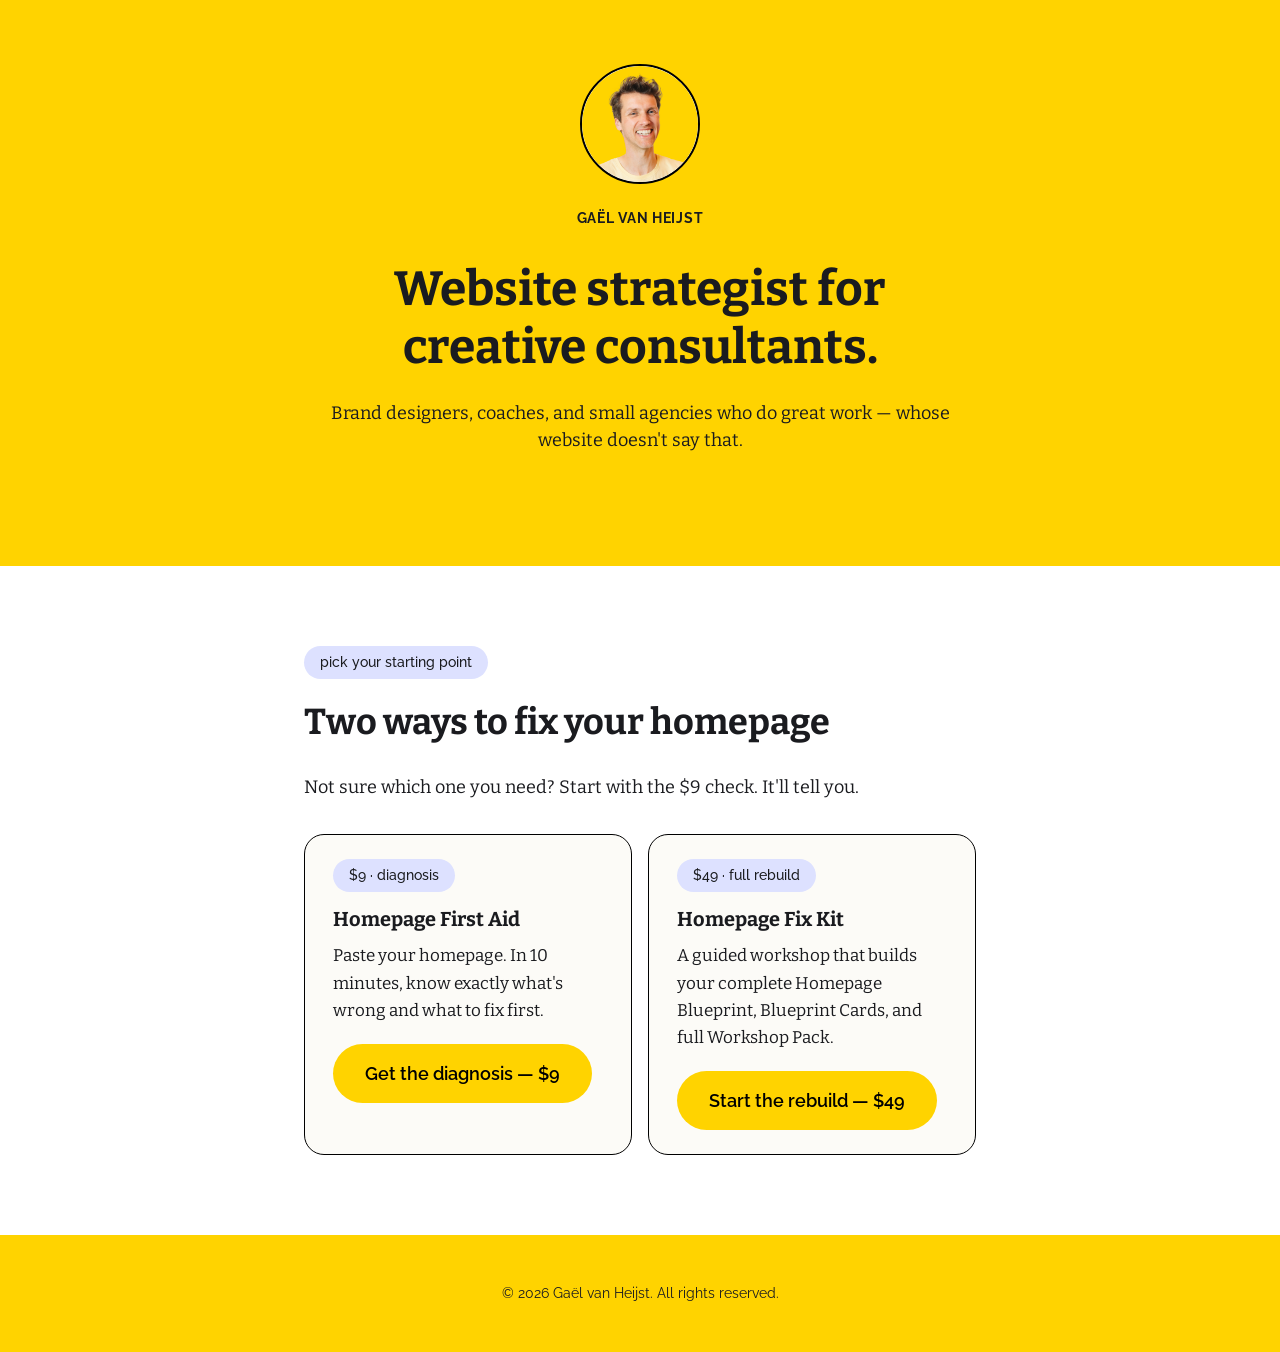
==== index.html @ f4752870 "Add a hub homepage linking to both products index.html is now a compact profile + two product tiles " ====
<!DOCTYPE html>
<html lang="en">
<head>
  <meta charset="UTF-8" />
  <meta name="viewport" content="width=device-width, initial-scale=1.0" />
  <title>Gaël van Heijst | Website strategist</title>
  <meta
    name="description"
    content="Website strategist for creative consultants. Two ways to fix your homepage: a $9 diagnosis or the $49 full rebuild."
  />
  <link rel="preconnect" href="https://fonts.googleapis.com" />
  <link rel="preconnect" href="https://fonts.gstatic.com" crossorigin />
  <link
    href="https://fonts.googleapis.com/css2?family=Bitter:ital,wght@0,400;0,700;1,400&family=Raleway:wght@400;500;600;700&family=Caveat:wght@500;600;700&display=swap"
    rel="stylesheet"
  />
  <link rel="stylesheet" href="css/styles.css" />
</head>
<body>

  <!-- SECTION 1: PROFILE -->
  <section class="hero bg-yellow">
    <div class="container">
      <img src="images/founder.png" alt="Gaël van Heijst" class="founder-photo" />
      <div class="brand">Gaël van Heijst</div>
      <h1>Website strategist for creative consultants.</h1>
      <p class="subheadline">
        Brand designers, coaches, and small agencies who do great work —
        whose website doesn't say that.
      </p>
    </div>
  </section>

  <!-- SECTION 2: TWO PRODUCTS -->
  <section>
    <div class="container">
      <div class="section-label">pick your starting point</div>
      <h2>Two ways to fix your homepage</h2>
      <p class="body-text">
        Not sure which one you need? Start with the $9 check. It'll tell
        you.
      </p>

      <div class="two-ways-grid">
        <a href="first-aid.html" class="shift-col" style="display:block; text-decoration:none; color:inherit;">
          <div class="section-label">$9 · diagnosis</div>
          <div class="card-title">Homepage First Aid</div>
          <p style="margin:0 0 20px 0; font-size: 1.0625rem; line-height: 1.6;">
            Paste your homepage. In 10 minutes, know exactly what's wrong
            and what to fix first.
          </p>
          <span class="cta-button">Get the diagnosis — $9</span>
        </a>
        <a href="fix-kit.html" class="shift-col" style="display:block; text-decoration:none; color:inherit;">
          <div class="section-label">$49 · full rebuild</div>
          <div class="card-title">Homepage Fix Kit</div>
          <p style="margin:0 0 20px 0; font-size: 1.0625rem; line-height: 1.6;">
            A guided workshop that builds your complete Homepage Blueprint,
            Blueprint Cards, and full Workshop Pack.
          </p>
          <span class="cta-button">Start the rebuild — $49</span>
        </a>
      </div>
    </div>
  </section>

  <footer>
    <div class="container">
      <p>&copy; <span id="year"></span> Gaël van Heijst. All rights reserved.</p>
    </div>
  </footer>

  <script>
    document.getElementById("year").textContent = new Date().getFullYear();
  </script>
</body>
</html>
---- css/styles.css ----
/* ==========================================================================
   Homepage Fix Kit — sales page
   Plain CSS, no build step. Mirrors the Tailwind-style spec in prose.
   ========================================================================== */

:root {
  --color-bg: #ffffff;
  --color-cream: #fcfbf7;
  --color-text: #1a1b1f;
  --color-gray-400: #9ca3af;
  --color-gray-500: #6b7280;
  --color-gray-800: #1f2937;
  --color-light-gray-bg: #f8f8f8;
  --color-black: #000000;
  --color-yellow: #ffd300;
  --color-lavender: #dde1ff;
  --content-max-width: 720px;
  --section-padding-y: 80px; /* py-20 */
  --paragraph-gap: 24px; /* mb-6 */
  --font-heading: Bitter, Georgia, serif;
  --font-body: Bitter, Georgia, serif;
  --font-ui: Raleway, -apple-system, BlinkMacSystemFont, "Segoe UI", sans-serif;
  --font-quote: Caveat, cursive;
}

* {
  box-sizing: border-box;
}

html {
  -webkit-font-smoothing: antialiased;
}

body {
  margin: 0;
  background: var(--color-bg);
  color: var(--color-text);
  font-family: var(--font-body);
  font-size: 16px;
  line-height: 1.5;
}

.bg-yellow {
  background: var(--color-yellow);
}

.bg-cream {
  background: var(--color-cream);
}

.bg-gray {
  background: var(--color-light-gray-bg);
}

.bg-black {
  background: var(--color-black);
  color: #ffffff;
}

.bg-black .section-label {
  background: #ffffff;
  color: var(--color-text);
}

.bg-black .trust-line,
.bg-black .product-desc {
  color: #b7b7b7;
}

img {
  max-width: 100%;
  display: block;
}

.container {
  max-width: var(--content-max-width);
  margin: 0 auto;
  padding: 0 24px;
}

section {
  padding-top: var(--section-padding-y);
  padding-bottom: var(--section-padding-y);
}

p {
  margin: 0 0 var(--paragraph-gap) 0;
}

p:last-child {
  margin-bottom: 0;
}

/* Section label, e.g. "how it started" — styled as a lavender eyebrow pill */
.section-label {
  display: inline-block;
  font-family: var(--font-ui);
  font-size: 0.875rem; /* text-sm */
  color: var(--color-text);
  background: var(--color-lavender);
  padding: 6px 16px;
  border-radius: 999px;
  margin-bottom: 16px; /* mb-4 */
  font-weight: 500;
}

/* Headings */
h1 {
  font-family: var(--font-heading);
  font-size: 2.25rem; /* text-4xl */
  font-weight: 700;
  line-height: 1.2;
  margin: 0 0 var(--paragraph-gap) 0;
}

h2 {
  font-family: var(--font-heading);
  font-size: 1.875rem; /* text-3xl */
  font-weight: 700;
  margin: 0 0 var(--paragraph-gap) 0;
}

@media (min-width: 768px) {
  h1 {
    font-size: 3rem; /* md:text-5xl */
  }
  h2 {
    font-size: 2.25rem; /* md:text-4xl */
  }
}

.body-text {
  font-size: 1.125rem; /* text-lg */
  line-height: 1.625; /* leading-relaxed */
}

blockquote {
  font-family: var(--font-quote);
  font-size: 1.75rem;
  font-style: normal;
  line-height: 1.3;
  border-left: none;
  padding-left: 0;
  margin: 24px 0;
  text-align: center;
}

/* CTA buttons — fully rounded pill, yellow fill by default */
.cta-button {
  display: block;
  width: 100%;
  text-align: center;
  background: var(--color-yellow);
  color: var(--color-black);
  padding: 16px 32px; /* py-4 px-8 */
  border-radius: 999px;
  font-family: var(--font-ui);
  font-size: 1.125rem; /* text-lg */
  font-weight: 600;
  text-decoration: none;
  border: none;
  cursor: pointer;
  transition: background-color 0.15s ease, transform 0.15s ease;
}

.cta-button:hover {
  background: #e6bd00;
}

/* White pill variant — used on yellow backgrounds (e.g. the hero) */
.cta-button--white {
  background: #ffffff;
  color: var(--color-black);
}

.cta-button--white:hover {
  background: #f0f0f0;
}

@media (min-width: 768px) {
  .cta-button {
    width: auto;
    display: inline-block;
  }
}

.cta-wrap {
  text-align: center;
  margin-top: 32px;
}

.trust-line {
  font-size: 0.875rem; /* text-sm */
  color: var(--color-gray-500);
  text-align: center;
  margin-top: 12px;
}

/* ---- Hero ---- */
.hero {
  text-align: center;
  padding-top: 64px;
}

.hero .brand {
  font-family: var(--font-ui);
  font-size: 0.875rem;
  font-weight: 700;
  letter-spacing: 0.05em;
  text-transform: uppercase;
  color: var(--color-text);
  margin-bottom: 32px;
}

.hero .subheadline {
  font-family: var(--font-body);
  font-size: 1.125rem;
  color: var(--color-text);
  margin-bottom: 32px;
}

/* ---- Ticker / marquee ---- */
.ticker {
  background: var(--color-light-gray-bg);
  overflow: hidden;
  white-space: nowrap;
  padding: 16px 0;
}

.ticker-track {
  display: inline-block;
  animation: ticker-scroll 30s linear infinite;
}

.ticker-track span {
  font-family: var(--font-ui);
  font-size: 0.875rem;
  text-transform: uppercase;
  letter-spacing: 0.05em;
  color: var(--color-text);
  padding: 0 12px;
}

@keyframes ticker-scroll {
  0% {
    transform: translateX(0);
  }
  100% {
    transform: translateX(-50%);
  }
}

/* ---- Stats bar ---- */
.stats-bar {
  padding-top: 48px;
  padding-bottom: 48px;
}

.stats-grid {
  display: grid;
  grid-template-columns: repeat(2, 1fr);
  gap: 32px 16px;
  text-align: center;
}

@media (min-width: 768px) {
  .stats-grid {
    grid-template-columns: repeat(4, 1fr);
  }
}

.stat-number {
  font-family: var(--font-heading);
  font-size: 2.25rem; /* text-4xl */
  font-weight: 700;
}

.stat-label {
  font-family: var(--font-ui);
  font-size: 0.875rem;
  color: var(--color-gray-500);
  margin-top: 4px;
}

/* ---- Pain points list ---- */
.pain-list {
  padding-left: 20px;
  margin: 0 0 var(--paragraph-gap) 0;
}

.pain-list li {
  font-size: 1.125rem;
  line-height: 1.625;
  margin-bottom: 12px;
}

/* ---- How it works steps ---- */
.steps {
  display: grid;
  grid-template-columns: 1fr;
  gap: 32px;
  margin: 32px 0;
}

@media (min-width: 768px) {
  .steps {
    grid-template-columns: repeat(3, 1fr);
  }
}

.step {
  text-align: center;
}

.step .step-number {
  display: inline-flex;
  align-items: center;
  justify-content: center;
  width: 40px;
  height: 40px;
  border-radius: 50%;
  background: var(--color-yellow);
  color: var(--color-black);
  font-family: var(--font-heading);
  font-weight: 700;
  margin-bottom: 16px;
}

.step h3 {
  font-family: var(--font-heading);
  font-size: 1.25rem;
  font-weight: 700;
  margin: 0 0 8px 0;
}

.step p {
  font-family: var(--font-body);
  font-size: 1rem;
  color: var(--color-text);
}

/* ---- Before / after shift ---- */
.shift-grid {
  display: grid;
  grid-template-columns: 1fr;
  gap: 16px;
  margin: 32px 0 0 0;
  align-items: center;
}

@media (min-width: 768px) {
  .shift-grid {
    grid-template-columns: 1fr auto 1fr;
  }
}

.shift-col {
  border: 1px solid var(--color-black);
  border-radius: 20px;
  background: var(--color-cream);
  padding: 24px 28px;
}

.shift-col.after {
  background: var(--color-yellow);
}

.shift-col h3 {
  font-family: var(--font-ui);
  text-transform: uppercase;
  letter-spacing: 0.05em;
  font-size: 0.8125rem;
  font-weight: 700;
  color: var(--color-gray-500);
  margin: 0 0 12px 0;
}

.shift-col.after h3 {
  color: var(--color-text);
}

.shift-col ul {
  margin: 0;
  padding-left: 20px;
}

.shift-col li {
  font-size: 1.0625rem;
  line-height: 1.6;
  margin-bottom: 8px;
}

.shift-col li:last-child {
  margin-bottom: 0;
}

.shift-arrow {
  text-align: center;
  font-size: 1.5rem;
  font-weight: 700;
  color: var(--color-black);
}

/* ---- Generic bordered card (cream fill, black border) ---- */
.bordered-card {
  border: 1px solid var(--color-black);
  border-radius: 20px;
  background: var(--color-cream);
  padding: 28px 32px;
}

/* ---- Two-ways-to-use grid (parallel options, no arrow) ---- */
.two-ways-grid {
  display: grid;
  grid-template-columns: 1fr;
  gap: 16px;
  margin: 32px 0 0 0;
}

@media (min-width: 768px) {
  .two-ways-grid {
    grid-template-columns: 1fr 1fr;
  }
}

.two-ways-grid .shift-col .section-label {
  margin-bottom: 12px;
}

/* ---- Blueprint Card sample ---- */
.card-title {
  font-family: var(--font-heading);
  font-size: 1.25rem;
  font-weight: 700;
  margin: 12px 0 20px 0;
}

.two-ways-grid .card-title {
  margin: 0 0 8px 0;
}

.blueprint-card-sample .card-field {
  margin-bottom: 16px;
}

.blueprint-card-sample .card-field:last-child {
  margin-bottom: 0;
}

.blueprint-card-sample .card-field-label {
  display: block;
  font-family: var(--font-ui);
  font-size: 0.75rem;
  font-weight: 700;
  text-transform: uppercase;
  letter-spacing: 0.05em;
  color: var(--color-gray-500);
  margin-bottom: 4px;
}

.blueprint-card-sample .card-field-value {
  font-size: 1rem;
  line-height: 1.55;
}

/* ---- Fix Kit deliverable list ---- */
.pack-item {
  border: 1px solid var(--color-black);
  border-radius: 20px;
  background: var(--color-cream);
  padding: 24px 28px;
  margin-bottom: 20px;
  display: flex;
  gap: 20px;
  align-items: baseline;
}

.pack-item-number {
  font-family: var(--font-heading);
  font-weight: 700;
  font-size: 1.25rem;
  color: var(--color-gray-400);
  flex-shrink: 0;
  min-width: 28px;
}

.pack-item h3 {
  font-family: var(--font-heading);
  font-size: 1.1875rem;
  font-weight: 700;
  margin: 0 0 6px 0;
}

.pack-item p {
  margin: 0;
  font-size: 1rem;
  line-height: 1.55;
}

/* ---- Blueprint visual (flow diagram + score panel) ---- */
.blueprint-visual {
  display: grid;
  grid-template-columns: 1fr;
  gap: 20px;
  margin: 32px 0;
}

@media (min-width: 768px) {
  .blueprint-visual {
    grid-template-columns: 1fr 1fr;
  }
}

.blueprint-flow,
.score-panel {
  border: 1px solid var(--color-black);
  border-radius: 20px;
  background: var(--color-cream);
  padding: 28px;
}

.blueprint-flow-title,
.score-panel-title {
  font-family: var(--font-ui);
  font-size: 0.75rem;
  text-transform: uppercase;
  letter-spacing: 0.05em;
  color: var(--color-gray-500);
  margin-bottom: 20px;
}

.blueprint-flow-steps {
  display: flex;
  flex-direction: column;
  align-items: center;
}

.blueprint-flow-step {
  background: #ffffff;
  border: 1px solid var(--color-black);
  border-radius: 999px;
  padding: 8px 22px;
  font-family: var(--font-ui);
  font-weight: 600;
  font-size: 0.9375rem;
}

.blueprint-flow-arrow {
  font-size: 1.1rem;
  line-height: 1;
  margin: 4px 0;
  color: var(--color-gray-500);
}

.score-item {
  margin-bottom: 20px;
}

.score-item:last-child {
  margin-bottom: 0;
}

.score-item-head {
  display: flex;
  justify-content: space-between;
  align-items: baseline;
  margin-bottom: 8px;
}

.score-label {
  font-family: var(--font-ui);
  font-size: 0.9375rem;
  font-weight: 600;
}

.score-value {
  font-family: var(--font-heading);
  font-weight: 700;
  font-size: 1.125rem;
}

.score-bar-track {
  height: 10px;
  background: #ffffff;
  border: 1px solid var(--color-black);
  border-radius: 999px;
  overflow: hidden;
}

.score-bar-fill {
  height: 100%;
  background: var(--color-yellow);
  border-radius: 999px;
}

/* ---- Product preview card ---- */
.preview-card {
  background: var(--color-cream);
  border: 1px solid var(--color-black);
  border-radius: 20px;
  padding: 32px;
  margin: 32px 0;
  font-family: "SF Mono", ui-monospace, SFMono-Regular, Menlo, Consolas, monospace;
}

.preview-card .preview-meta {
  font-family: var(--font-ui);
  font-size: 0.75rem;
  color: var(--color-gray-500);
  text-transform: uppercase;
  letter-spacing: 0.05em;
  margin-bottom: 16px;
}

.preview-card h4 {
  font-family: var(--font-heading);
  font-size: 1.0625rem;
  font-weight: 700;
  margin: 24px 0 8px 0;
}

.preview-card p {
  font-size: 0.9375rem;
  line-height: 1.6;
}

.full-output-blur-wrap {
  position: relative;
  margin-top: 24px;
}

.full-output-blur {
  filter: blur(4px);
  user-select: none;
  pointer-events: none;
}

.full-output-unlock {
  position: absolute;
  inset: 0;
  display: flex;
  align-items: center;
  justify-content: center;
  text-align: center;
  font-family: var(--font-ui);
  font-weight: 600;
  font-size: 0.9375rem;
  color: var(--color-text);
  background: rgba(252, 251, 247, 0.6);
}

/* Sections table */
.sections-table {
  width: 100%;
  border-collapse: collapse;
  margin: 32px 0;
  font-size: 0.9375rem;
}

.sections-table th,
.sections-table td {
  text-align: left;
  padding: 12px;
  border-bottom: 1px solid #e5e7eb;
  vertical-align: top;
}

.sections-table th {
  color: var(--color-gray-500);
  font-size: 0.8125rem;
  text-transform: uppercase;
  letter-spacing: 0.05em;
}

/* ---- Bonuses ---- */
.bonus {
  border: 1px solid var(--color-black);
  border-radius: 20px;
  background: var(--color-cream);
  padding: 24px 28px;
  margin-bottom: 24px;
}

.bonus h3 {
  font-family: var(--font-heading);
  font-size: 1.25rem;
  font-weight: 700;
  margin: 0 0 8px 0;
}

/* ---- Testimonials ---- */
.testimonial-grid {
  display: grid;
  gap: 24px;
}

.testimonial-grid blockquote {
  margin: 0;
}

.reviews-image {
  width: 100%;
  border: 1px solid var(--color-black);
  border-radius: 20px;
  margin-top: 32px;
}

/* ---- Founder bio ---- */
.founder-photo {
  width: 120px;
  height: 120px;
  border-radius: 50%;
  object-fit: cover;
  border: 2px solid var(--color-black);
  margin: 0 auto 24px auto;
  background: #ffffff;
}

.founder-title {
  font-family: var(--font-ui);
  color: var(--color-gray-500);
  font-size: 1rem;
  margin-bottom: 24px;
}

.founder-list {
  padding-left: 20px;
}

.founder-list li {
  font-size: 1.125rem;
  line-height: 1.625;
  margin-bottom: 12px;
}

/* ---- FAQ accordion ---- */
.faq-item {
  border-bottom: 1px solid #e5e7eb;
}

.faq-question {
  width: 100%;
  background: none;
  border: none;
  text-align: left;
  padding: 20px 0;
  font-family: var(--font-heading);
  font-size: 1.125rem;
  font-weight: 700;
  color: var(--color-text);
  display: flex;
  align-items: center;
  justify-content: space-between;
  cursor: pointer;
}

.faq-icon {
  font-size: 1.25rem;
  line-height: 1;
  margin-left: 16px;
  flex-shrink: 0;
}

.faq-answer {
  max-height: 0;
  overflow: hidden;
  transition: max-height 0.2s ease;
}

.faq-answer p {
  font-size: 1.0625rem;
  line-height: 1.625;
  padding-bottom: 20px;
  color: var(--color-gray-800);
}

.faq-item.open .faq-answer {
  max-height: 400px;
}

/* ---- Checkout section ---- */
.checkout-box {
  background: var(--color-cream);
  border: 1px solid var(--color-black);
  border-radius: 20px;
  padding: 40px 32px;
  text-align: center;
}

.checkout-box .product-name {
  font-family: var(--font-heading);
  color: var(--color-text);
  font-weight: 700;
  font-size: 1.125rem;
  margin-bottom: 4px;
}

.checkout-box .product-desc {
  font-family: var(--font-ui);
  color: var(--color-gray-500);
  margin-bottom: 24px;
}

/* ---- Footer ---- */
footer {
  background: var(--color-yellow);
  padding: 48px 0;
  text-align: center;
  color: var(--color-text);
  font-family: var(--font-ui);
  font-size: 0.875rem;
}

/* ---- Simple pages (success / cancel) ---- */
.simple-page {
  min-height: 100vh;
  display: flex;
  align-items: center;
  justify-content: center;
  text-align: center;
}

.simple-page .container {
  padding-top: 80px;
  padding-bottom: 80px;
}
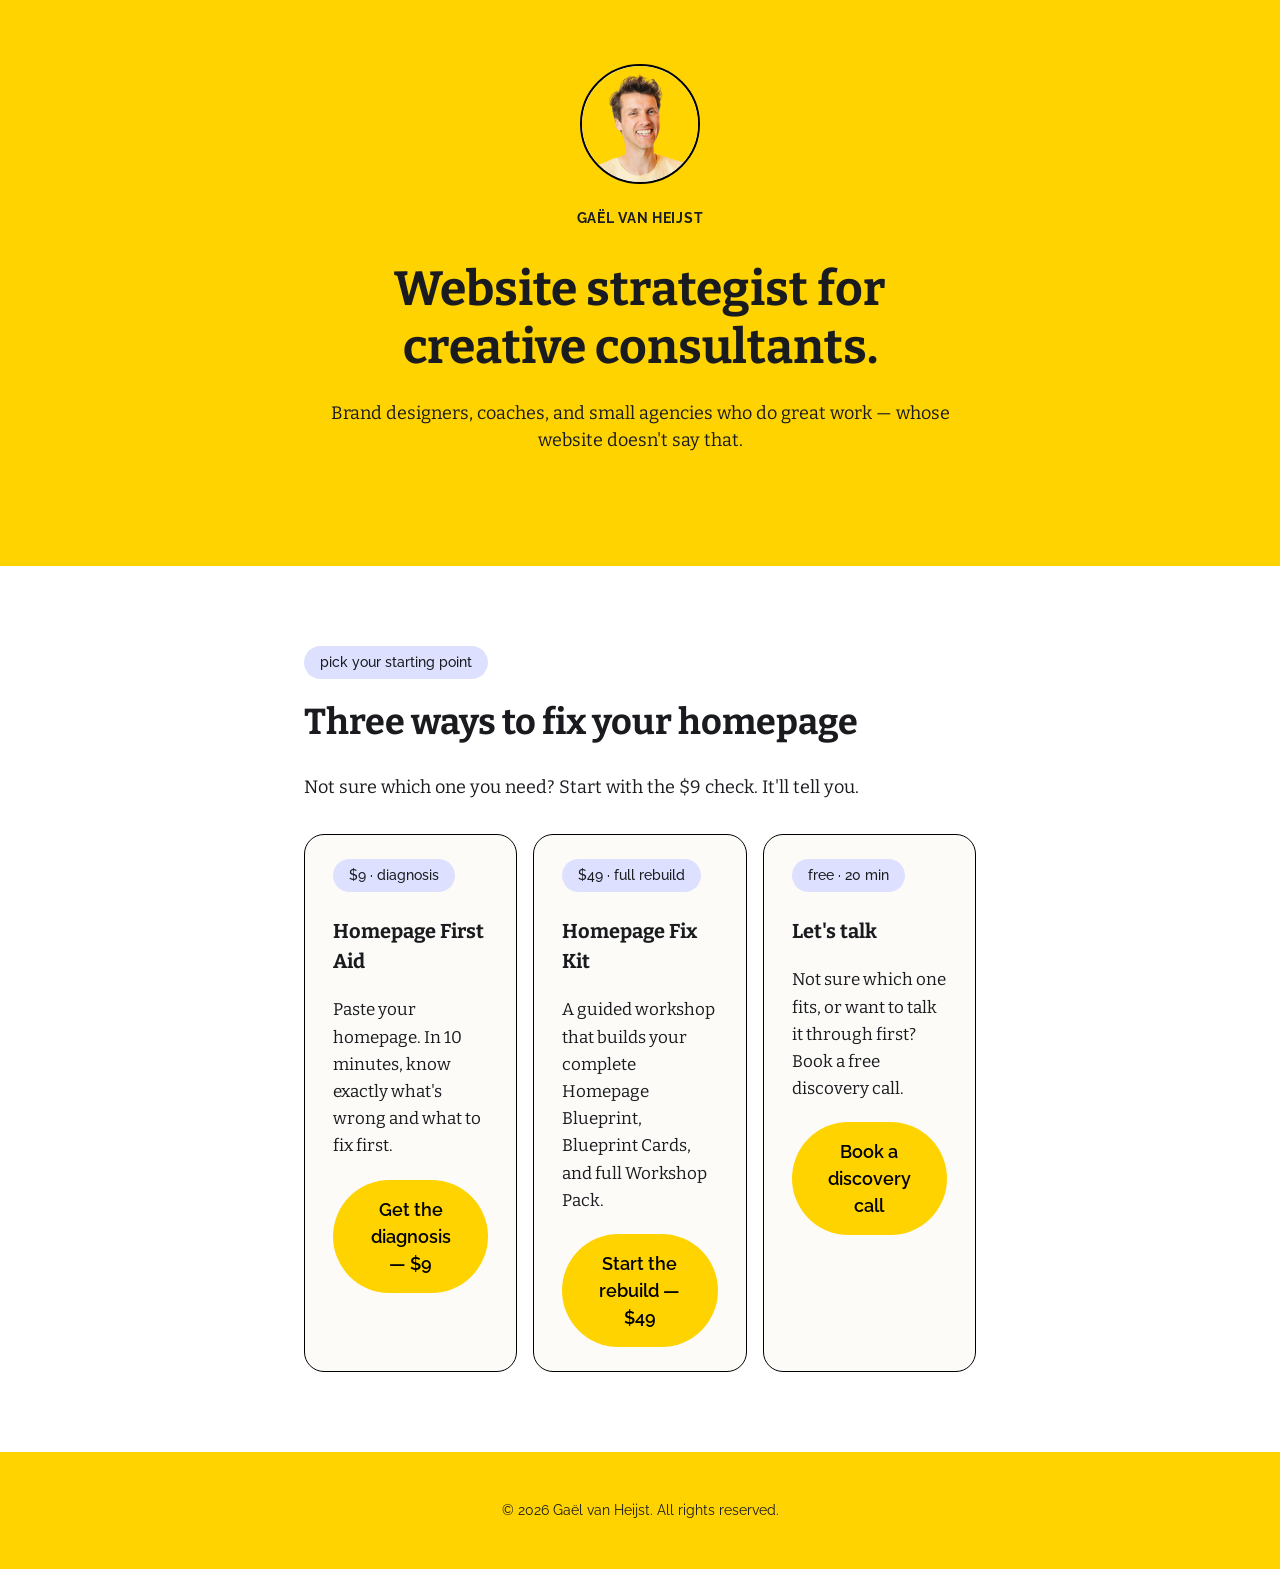
==== commit 1ba27f32: "Add a third hub tile: free discovery call Wires a new data-discovery-button CTA to a TidyCal booking" ====
--- a/index.html
+++ b/index.html
@@ -6,7 +6,7 @@
   <title>Gaël van Heijst | Website strategist</title>
   <meta
     name="description"
-    content="Website strategist for creative consultants. Two ways to fix your homepage: a $9 diagnosis or the $49 full rebuild."
+    content="Website strategist for creative consultants. A $9 diagnosis, the $49 full rebuild, or a free call to talk it through."
   />
   <link rel="preconnect" href="https://fonts.googleapis.com" />
   <link rel="preconnect" href="https://fonts.gstatic.com" crossorigin />
@@ -35,13 +35,13 @@
   <section>
     <div class="container">
       <div class="section-label">pick your starting point</div>
-      <h2>Two ways to fix your homepage</h2>
+      <h2>Three ways to fix your homepage</h2>
       <p class="body-text">
         Not sure which one you need? Start with the $9 check. It'll tell
         you.
       </p>
 
-      <div class="two-ways-grid">
+      <div class="tiles-grid">
         <a href="first-aid.html" class="shift-col" style="display:block; text-decoration:none; color:inherit;">
           <div class="section-label">$9 · diagnosis</div>
           <div class="card-title">Homepage First Aid</div>
@@ -60,6 +60,15 @@
           </p>
           <span class="cta-button">Start the rebuild — $49</span>
         </a>
+        <a href="#" class="shift-col" data-discovery-button style="display:block; text-decoration:none; color:inherit;">
+          <div class="section-label">free · 20 min</div>
+          <div class="card-title">Let's talk</div>
+          <p style="margin:0 0 20px 0; font-size: 1.0625rem; line-height: 1.6;">
+            Not sure which one fits, or want to talk it through first? Book
+            a free discovery call.
+          </p>
+          <span class="cta-button">Book a discovery call</span>
+        </a>
       </div>
     </div>
   </section>
@@ -70,6 +79,8 @@
     </div>
   </footer>
 
+  <script src="config.js"></script>
+  <script src="js/script.js"></script>
   <script>
     document.getElementById("year").textContent = new Date().getFullYear();
   </script>
--- a/css/styles.css
+++ b/css/styles.css
@@ -427,6 +427,24 @@
   margin-bottom: 12px;
 }
 
+/* ---- Tiles grid (hub page — 3 equal cards) ---- */
+.tiles-grid {
+  display: grid;
+  grid-template-columns: 1fr;
+  gap: 16px;
+  margin: 32px 0 0 0;
+}
+
+@media (min-width: 768px) {
+  .tiles-grid {
+    grid-template-columns: repeat(3, 1fr);
+  }
+}
+
+.tiles-grid .shift-col .section-label {
+  margin-bottom: 12px;
+}
+
 /* ---- Blueprint Card sample ---- */
 .card-title {
   font-family: var(--font-heading);
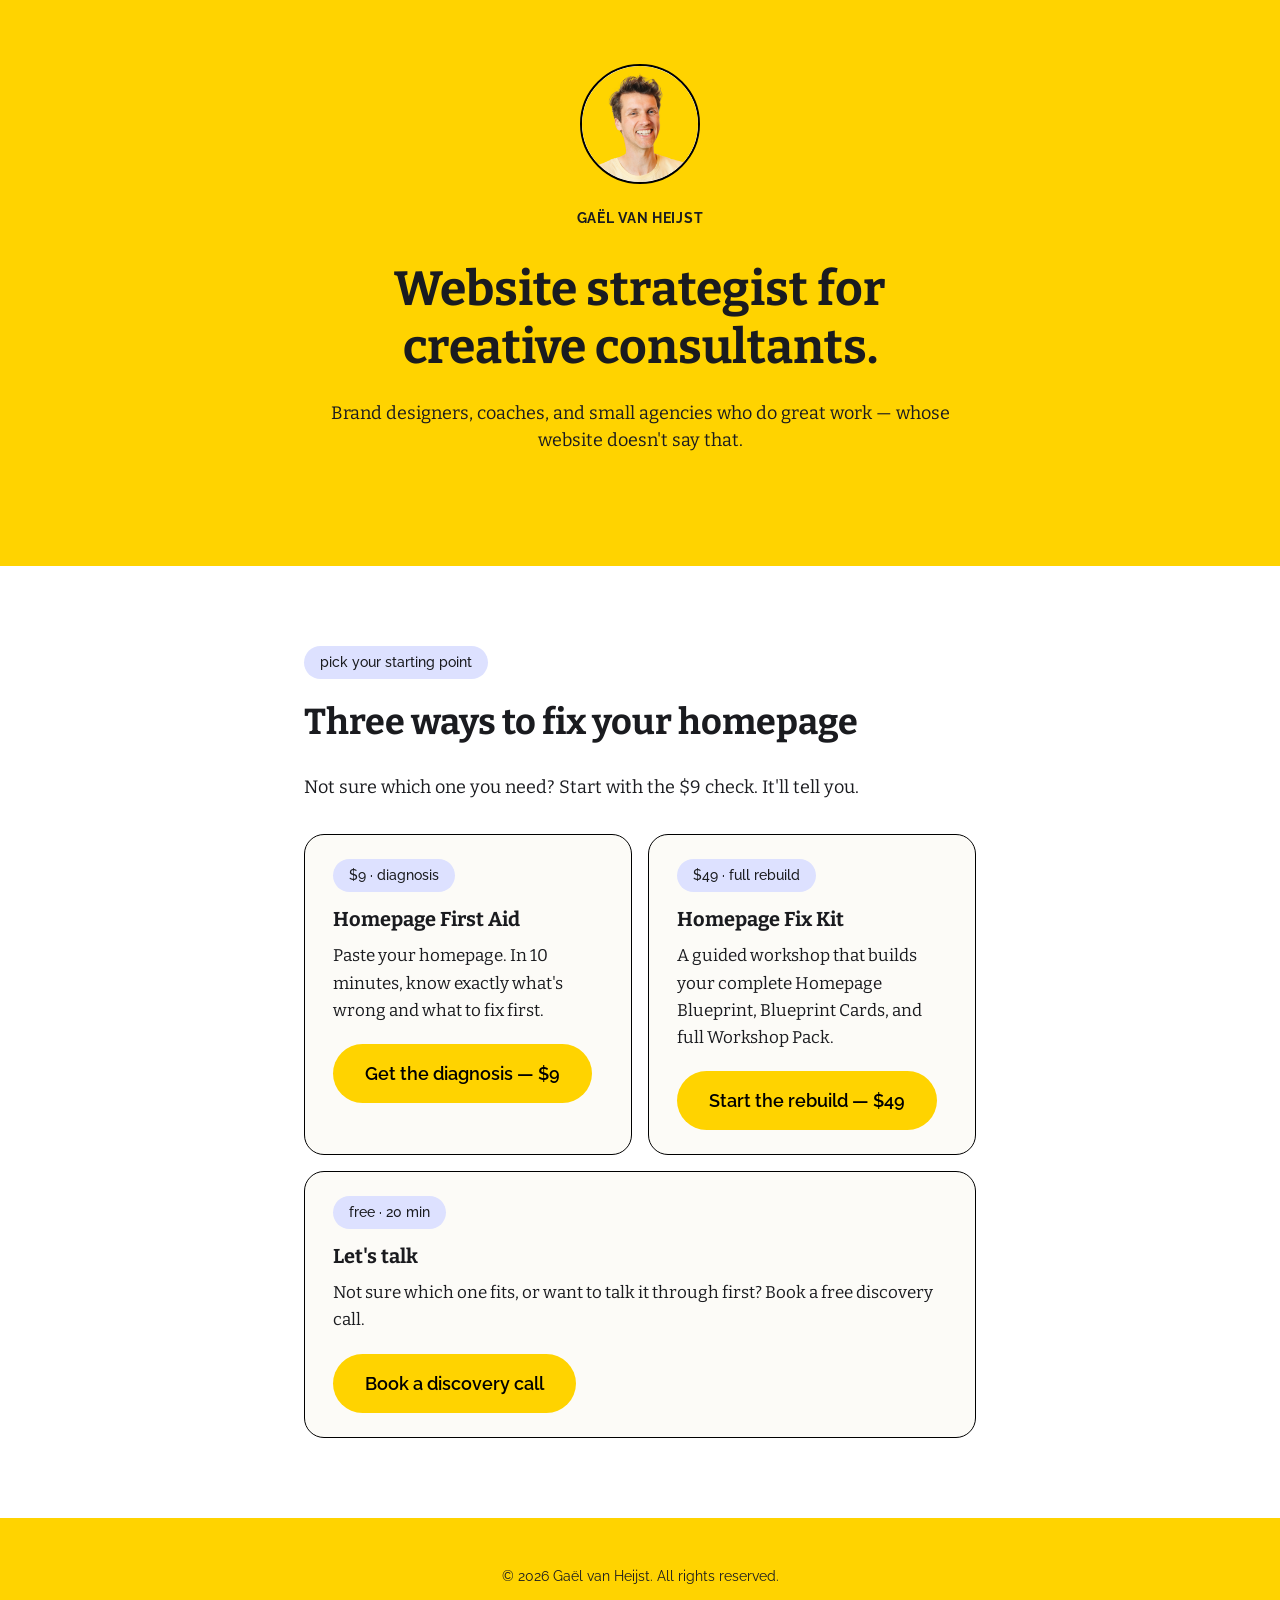
==== commit 341d1bea: "Move the discovery-call tile below the two product tiles Top row stays a clean 2-column grid (First " ====
--- a/index.html
+++ b/index.html
@@ -41,7 +41,7 @@
         you.
       </p>
 
-      <div class="tiles-grid">
+      <div class="two-ways-grid">
         <a href="first-aid.html" class="shift-col" style="display:block; text-decoration:none; color:inherit;">
           <div class="section-label">$9 · diagnosis</div>
           <div class="card-title">Homepage First Aid</div>
@@ -60,16 +60,17 @@
           </p>
           <span class="cta-button">Start the rebuild — $49</span>
         </a>
-        <a href="#" class="shift-col" data-discovery-button style="display:block; text-decoration:none; color:inherit;">
-          <div class="section-label">free · 20 min</div>
-          <div class="card-title">Let's talk</div>
-          <p style="margin:0 0 20px 0; font-size: 1.0625rem; line-height: 1.6;">
-            Not sure which one fits, or want to talk it through first? Book
-            a free discovery call.
-          </p>
-          <span class="cta-button">Book a discovery call</span>
-        </a>
       </div>
+
+      <a href="#" class="shift-col" data-discovery-button style="display:block; text-decoration:none; color:inherit; margin-top:16px;">
+        <div class="section-label">free · 20 min</div>
+        <div class="card-title">Let's talk</div>
+        <p style="margin:0 0 20px 0; font-size: 1.0625rem; line-height: 1.6;">
+          Not sure which one fits, or want to talk it through first? Book a
+          free discovery call.
+        </p>
+        <span class="cta-button">Book a discovery call</span>
+      </a>
     </div>
   </section>
 
--- a/css/styles.css
+++ b/css/styles.css
@@ -423,25 +423,7 @@
   }
 }
 
-.two-ways-grid .shift-col .section-label {
-  margin-bottom: 12px;
-}
-
-/* ---- Tiles grid (hub page — 3 equal cards) ---- */
-.tiles-grid {
-  display: grid;
-  grid-template-columns: 1fr;
-  gap: 16px;
-  margin: 32px 0 0 0;
-}
-
-@media (min-width: 768px) {
-  .tiles-grid {
-    grid-template-columns: repeat(3, 1fr);
-  }
-}
-
-.tiles-grid .shift-col .section-label {
+.shift-col .section-label {
   margin-bottom: 12px;
 }
 
@@ -453,7 +435,7 @@
   margin: 12px 0 20px 0;
 }
 
-.two-ways-grid .card-title {
+.shift-col .card-title {
   margin: 0 0 8px 0;
 }
 
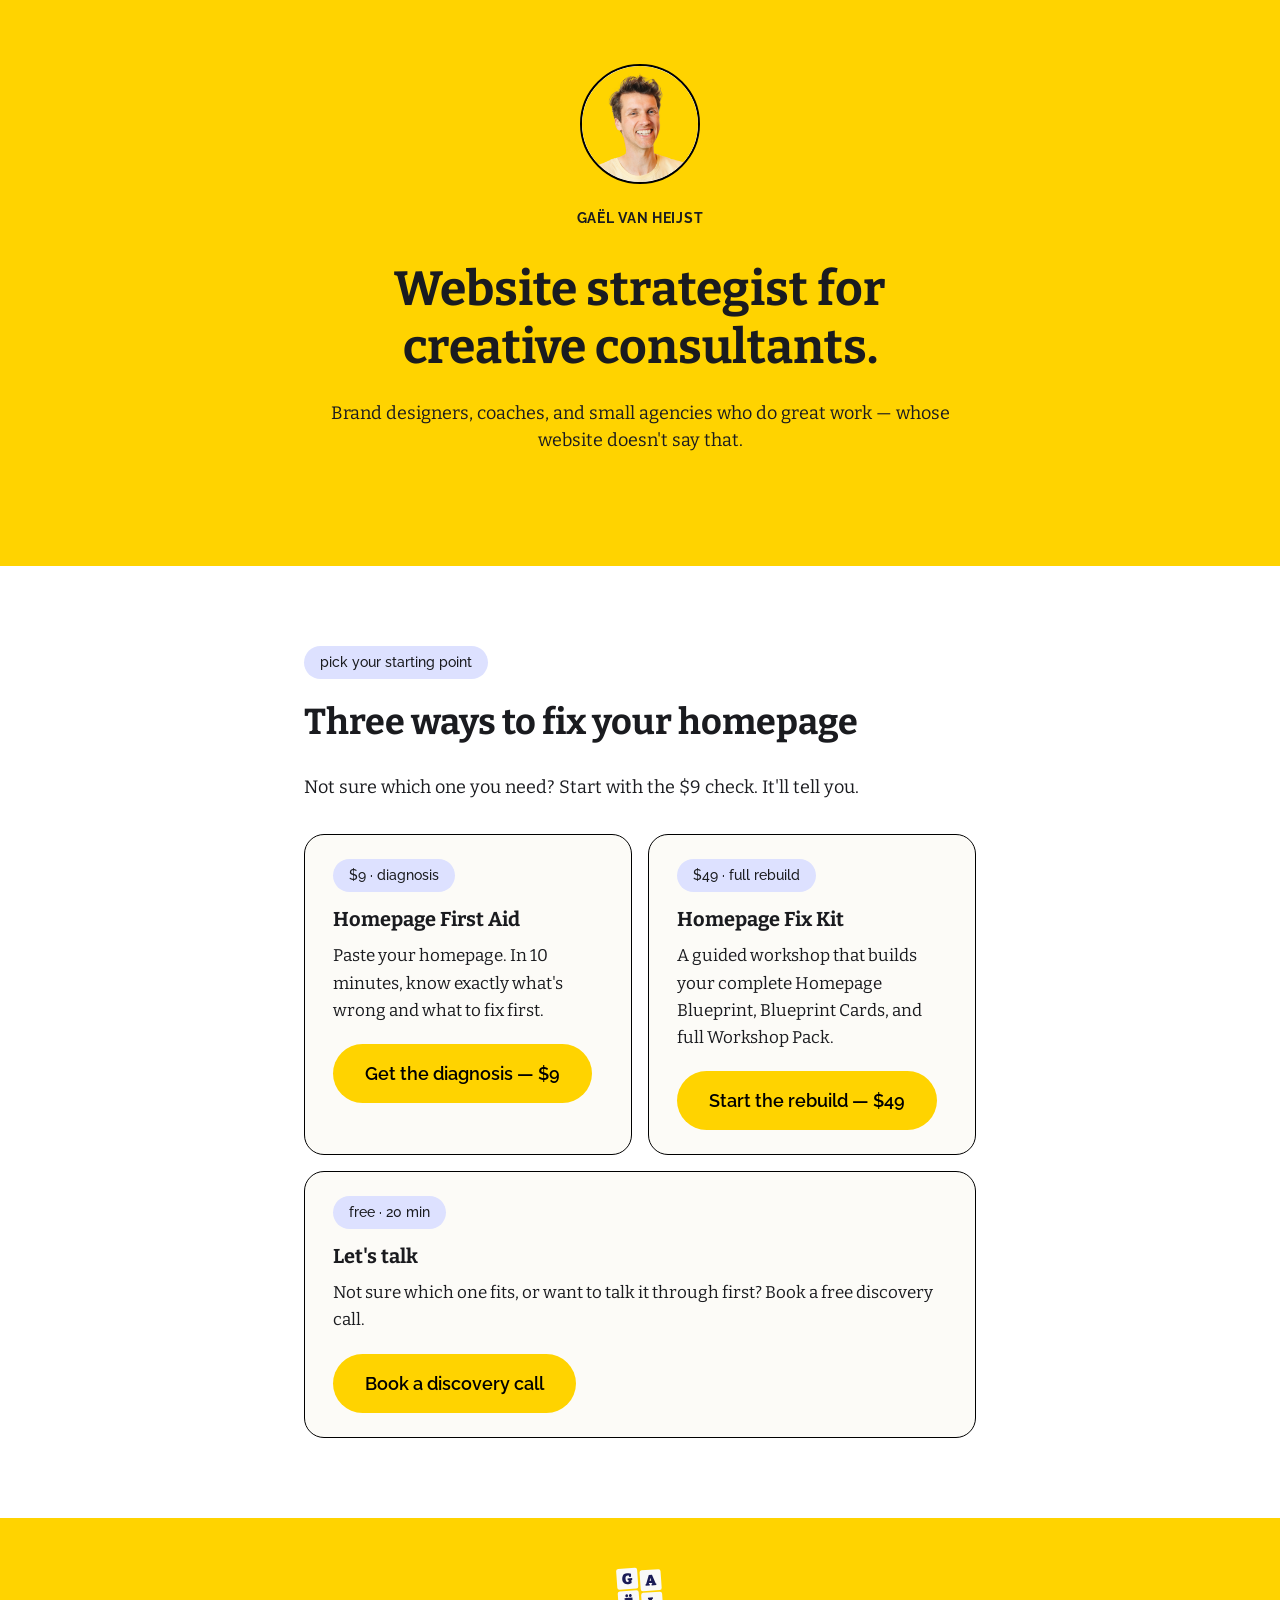
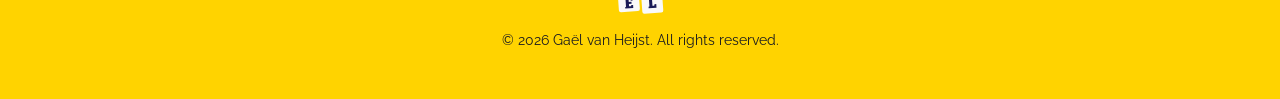
==== commit 56f36474: "Add logo mark to the footer on every page Co-Authored-By: Claude <noreply@anthropic.com>" ====
--- a/index.html
+++ b/index.html
@@ -76,6 +76,7 @@
 
   <footer>
     <div class="container">
+      <img src="images/logo_gael.svg" alt="Gaël van Heijst" style="width: 48px; height: auto; margin: 0 auto 16px auto;" />
       <p>&copy; <span id="year"></span> Gaël van Heijst. All rights reserved.</p>
     </div>
   </footer>
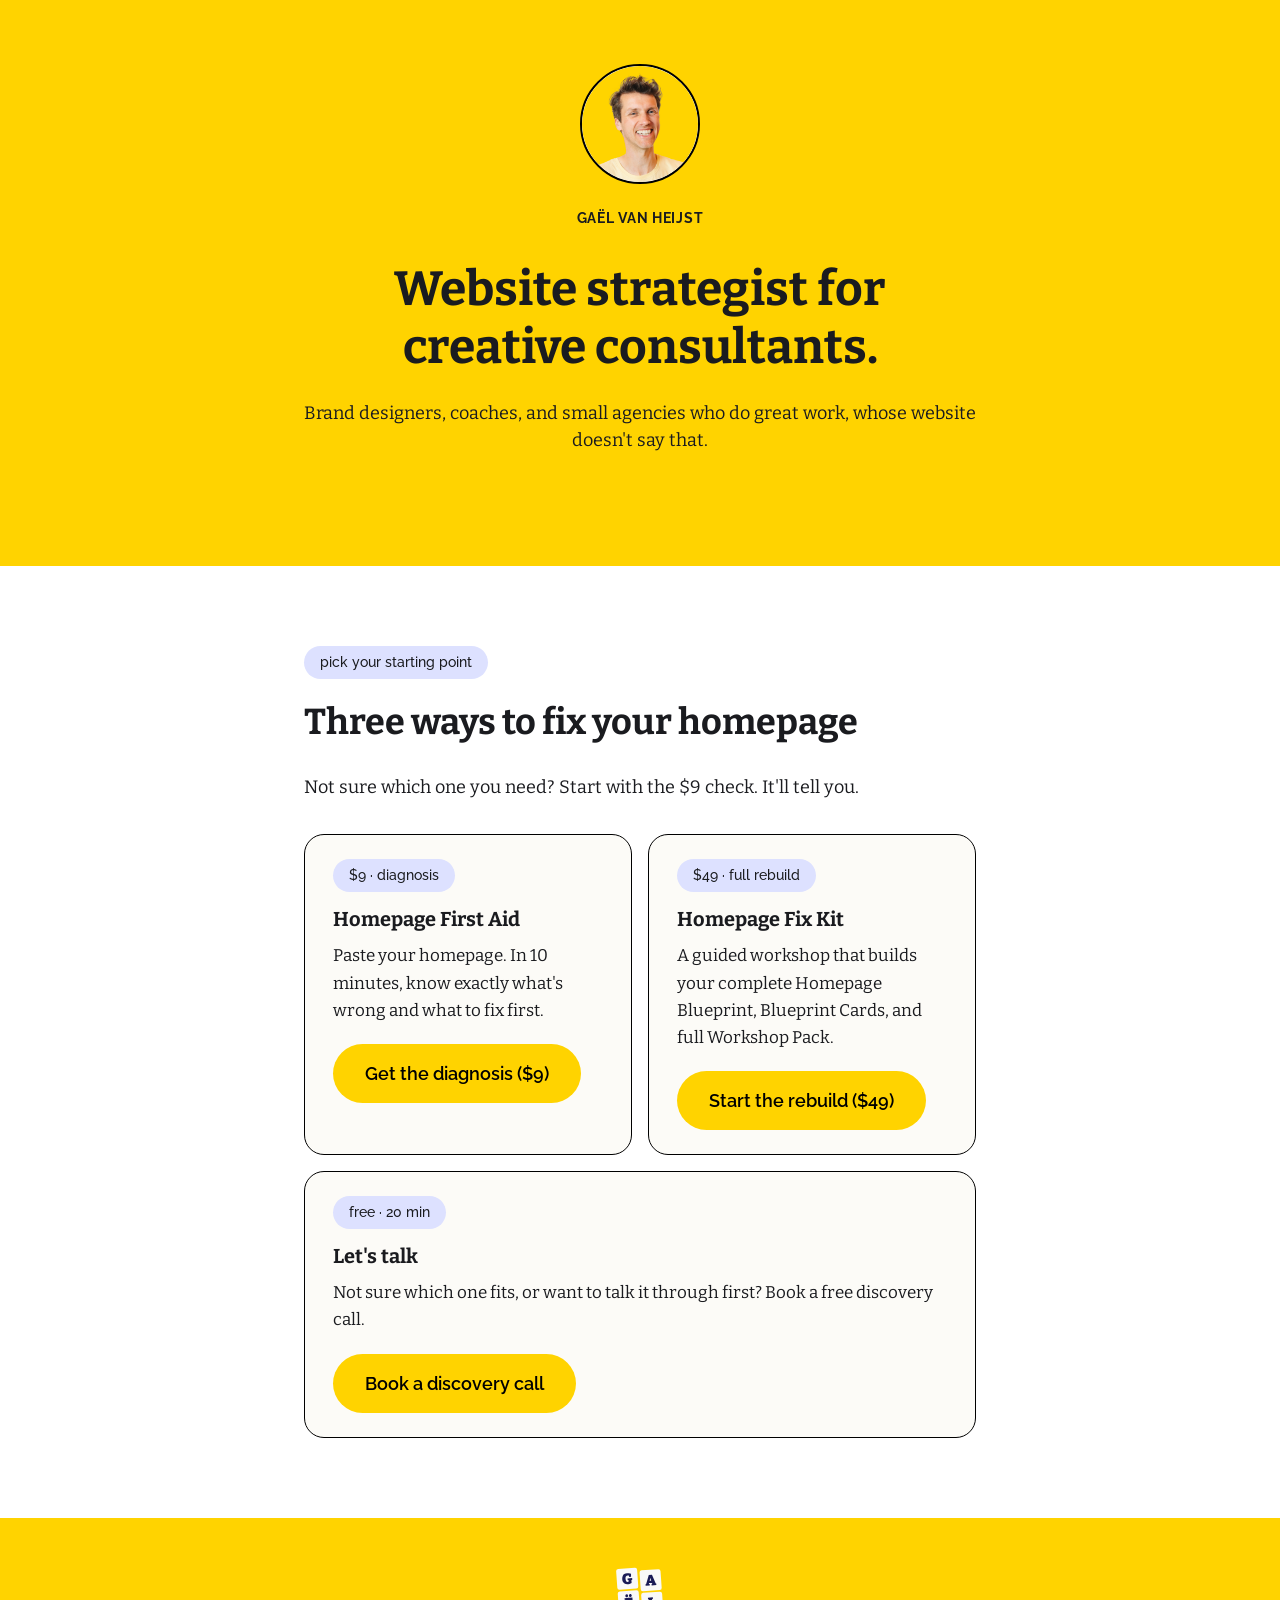
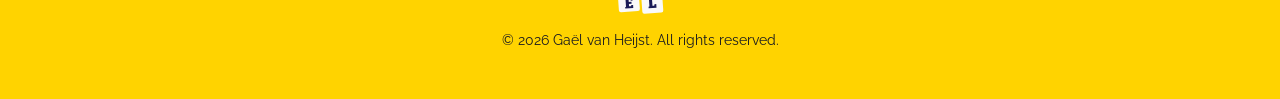
==== commit efbf429d: "Add back-to-hub links, open hub tiles in new tabs, remove em dashes - fix-kit.html and first-aid.htm" ====
--- a/index.html
+++ b/index.html
@@ -25,7 +25,7 @@
       <div class="brand">Gaël van Heijst</div>
       <h1>Website strategist for creative consultants.</h1>
       <p class="subheadline">
-        Brand designers, coaches, and small agencies who do great work —
+        Brand designers, coaches, and small agencies who do great work,
         whose website doesn't say that.
       </p>
     </div>
@@ -42,23 +42,23 @@
       </p>
 
       <div class="two-ways-grid">
-        <a href="first-aid.html" class="shift-col" style="display:block; text-decoration:none; color:inherit;">
+        <a href="first-aid.html" class="shift-col" target="_blank" rel="noopener" style="display:block; text-decoration:none; color:inherit;">
           <div class="section-label">$9 · diagnosis</div>
           <div class="card-title">Homepage First Aid</div>
           <p style="margin:0 0 20px 0; font-size: 1.0625rem; line-height: 1.6;">
             Paste your homepage. In 10 minutes, know exactly what's wrong
             and what to fix first.
           </p>
-          <span class="cta-button">Get the diagnosis — $9</span>
+          <span class="cta-button">Get the diagnosis ($9)</span>
         </a>
-        <a href="fix-kit.html" class="shift-col" style="display:block; text-decoration:none; color:inherit;">
+        <a href="fix-kit.html" class="shift-col" target="_blank" rel="noopener" style="display:block; text-decoration:none; color:inherit;">
           <div class="section-label">$49 · full rebuild</div>
           <div class="card-title">Homepage Fix Kit</div>
           <p style="margin:0 0 20px 0; font-size: 1.0625rem; line-height: 1.6;">
             A guided workshop that builds your complete Homepage Blueprint,
             Blueprint Cards, and full Workshop Pack.
           </p>
-          <span class="cta-button">Start the rebuild — $49</span>
+          <span class="cta-button">Start the rebuild ($49)</span>
         </a>
       </div>
 
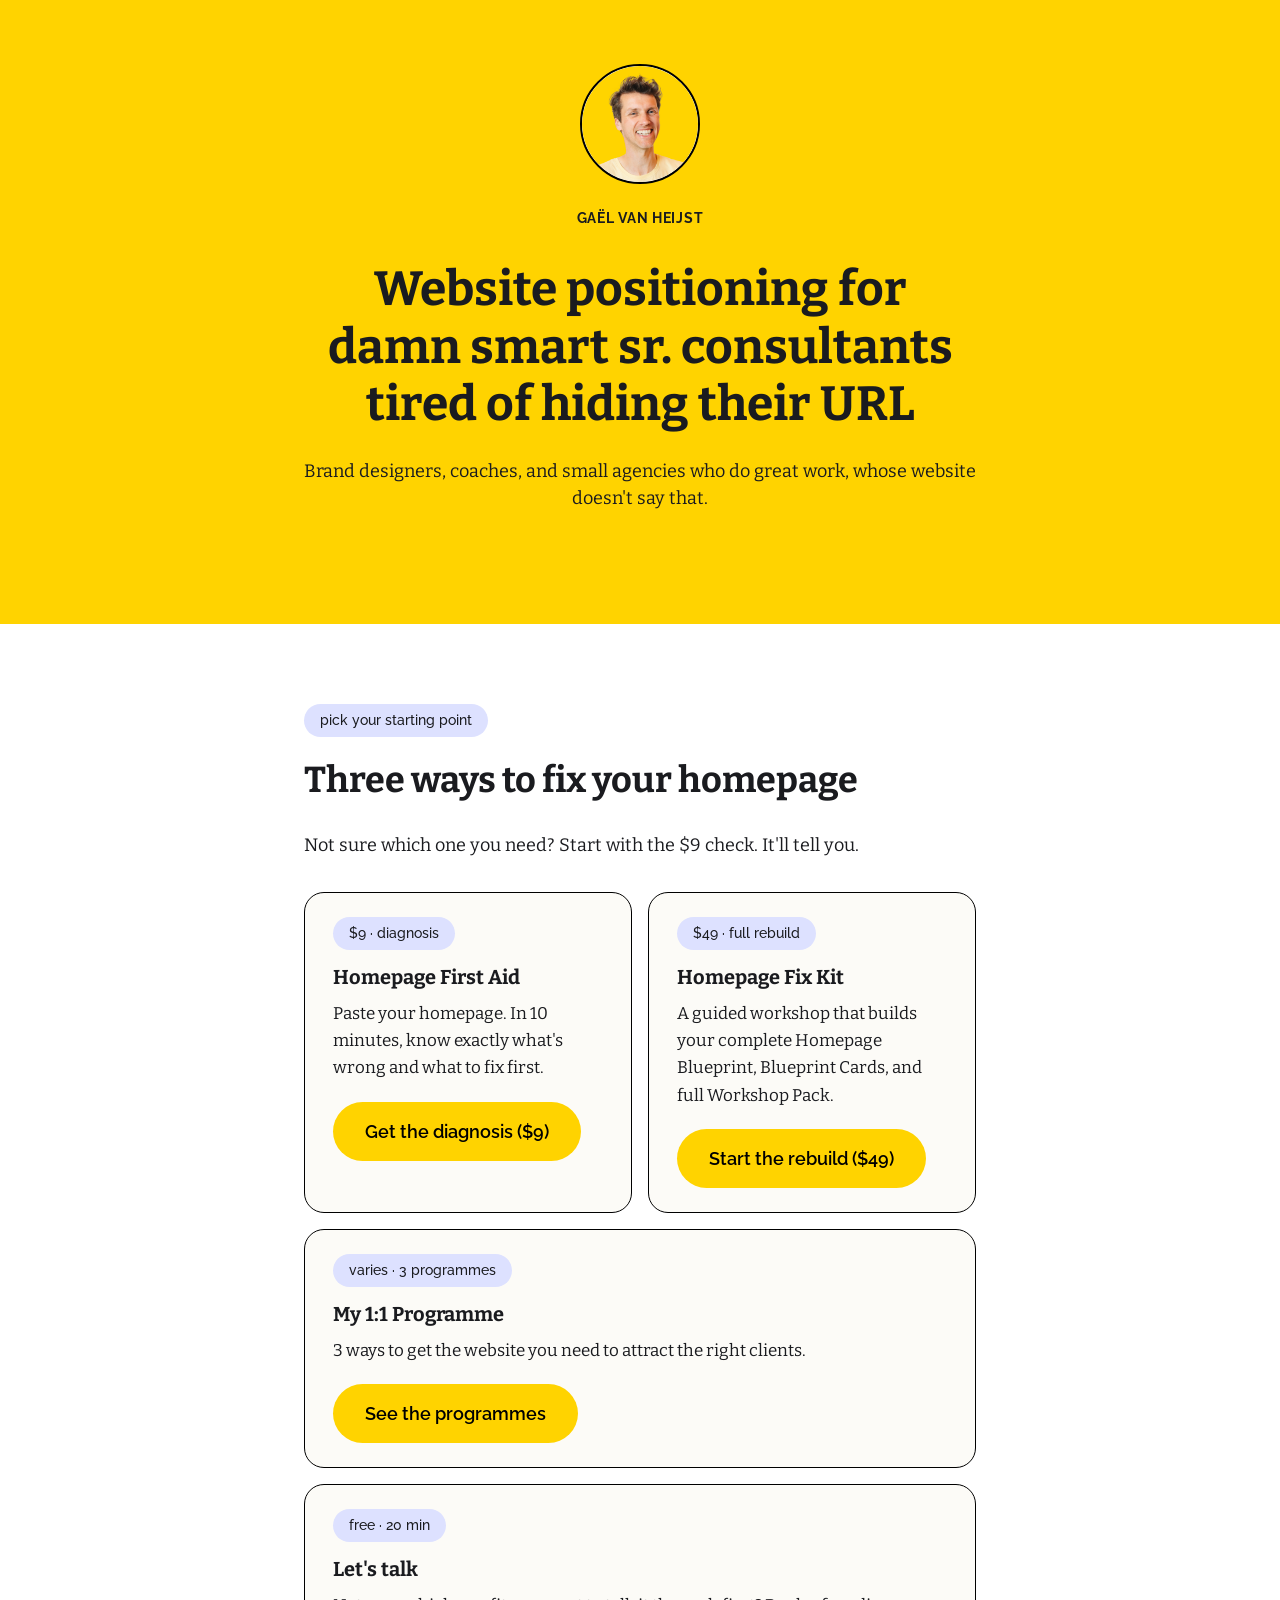
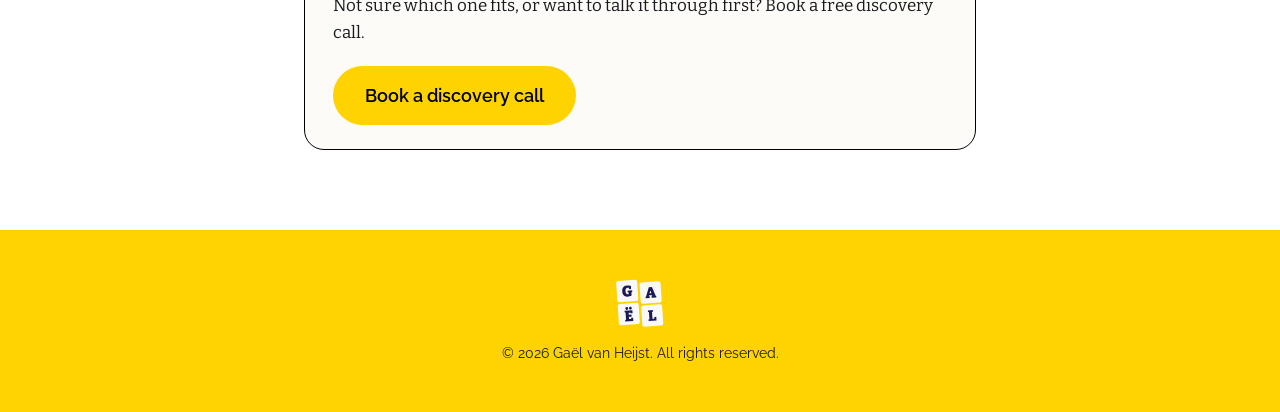
==== commit 9d67c956: "Hub page: new 1:1 Programme tile, swap tab behavior, new headline - First Aid and Fix Kit tiles now " ====
--- a/index.html
+++ b/index.html
@@ -6,7 +6,7 @@
   <title>Gaël van Heijst | Website strategist</title>
   <meta
     name="description"
-    content="Website strategist for creative consultants. A $9 diagnosis, the $49 full rebuild, or a free call to talk it through."
+    content="Website positioning for creative consultants. A $9 diagnosis, the $49 full rebuild, a 1:1 programme, or a free call to talk it through."
   />
   <link rel="preconnect" href="https://fonts.googleapis.com" />
   <link rel="preconnect" href="https://fonts.gstatic.com" crossorigin />
@@ -23,7 +23,7 @@
     <div class="container">
       <img src="images/founder.png" alt="Gaël van Heijst" class="founder-photo" />
       <div class="brand">Gaël van Heijst</div>
-      <h1>Website strategist for creative consultants.</h1>
+      <h1>Website positioning for damn smart sr. consultants tired of hiding their URL</h1>
       <p class="subheadline">
         Brand designers, coaches, and small agencies who do great work,
         whose website doesn't say that.
@@ -42,7 +42,7 @@
       </p>
 
       <div class="two-ways-grid">
-        <a href="first-aid.html" class="shift-col" target="_blank" rel="noopener" style="display:block; text-decoration:none; color:inherit;">
+        <a href="first-aid.html" class="shift-col" style="display:block; text-decoration:none; color:inherit;">
           <div class="section-label">$9 · diagnosis</div>
           <div class="card-title">Homepage First Aid</div>
           <p style="margin:0 0 20px 0; font-size: 1.0625rem; line-height: 1.6;">
@@ -51,7 +51,7 @@
           </p>
           <span class="cta-button">Get the diagnosis ($9)</span>
         </a>
-        <a href="fix-kit.html" class="shift-col" target="_blank" rel="noopener" style="display:block; text-decoration:none; color:inherit;">
+        <a href="fix-kit.html" class="shift-col" style="display:block; text-decoration:none; color:inherit;">
           <div class="section-label">$49 · full rebuild</div>
           <div class="card-title">Homepage Fix Kit</div>
           <p style="margin:0 0 20px 0; font-size: 1.0625rem; line-height: 1.6;">
@@ -62,7 +62,16 @@
         </a>
       </div>
 
-      <a href="#" class="shift-col" data-discovery-button style="display:block; text-decoration:none; color:inherit; margin-top:16px;">
+      <a href="https://docs.google.com/document/d/10D0Tgp4dkzkoYN-Hy3ZQlvIHrV3dF6zoxlGqZt_1CGc/edit?usp=sharing" class="shift-col" target="_blank" rel="noopener" style="display:block; text-decoration:none; color:inherit; margin-top:16px;">
+        <div class="section-label">varies · 3 programmes</div>
+        <div class="card-title">My 1:1 Programme</div>
+        <p style="margin:0 0 20px 0; font-size: 1.0625rem; line-height: 1.6;">
+          3 ways to get the website you need to attract the right clients.
+        </p>
+        <span class="cta-button">See the programmes</span>
+      </a>
+
+      <a href="#" class="shift-col" data-discovery-button target="_blank" rel="noopener" style="display:block; text-decoration:none; color:inherit; margin-top:16px;">
         <div class="section-label">free · 20 min</div>
         <div class="card-title">Let's talk</div>
         <p style="margin:0 0 20px 0; font-size: 1.0625rem; line-height: 1.6;">
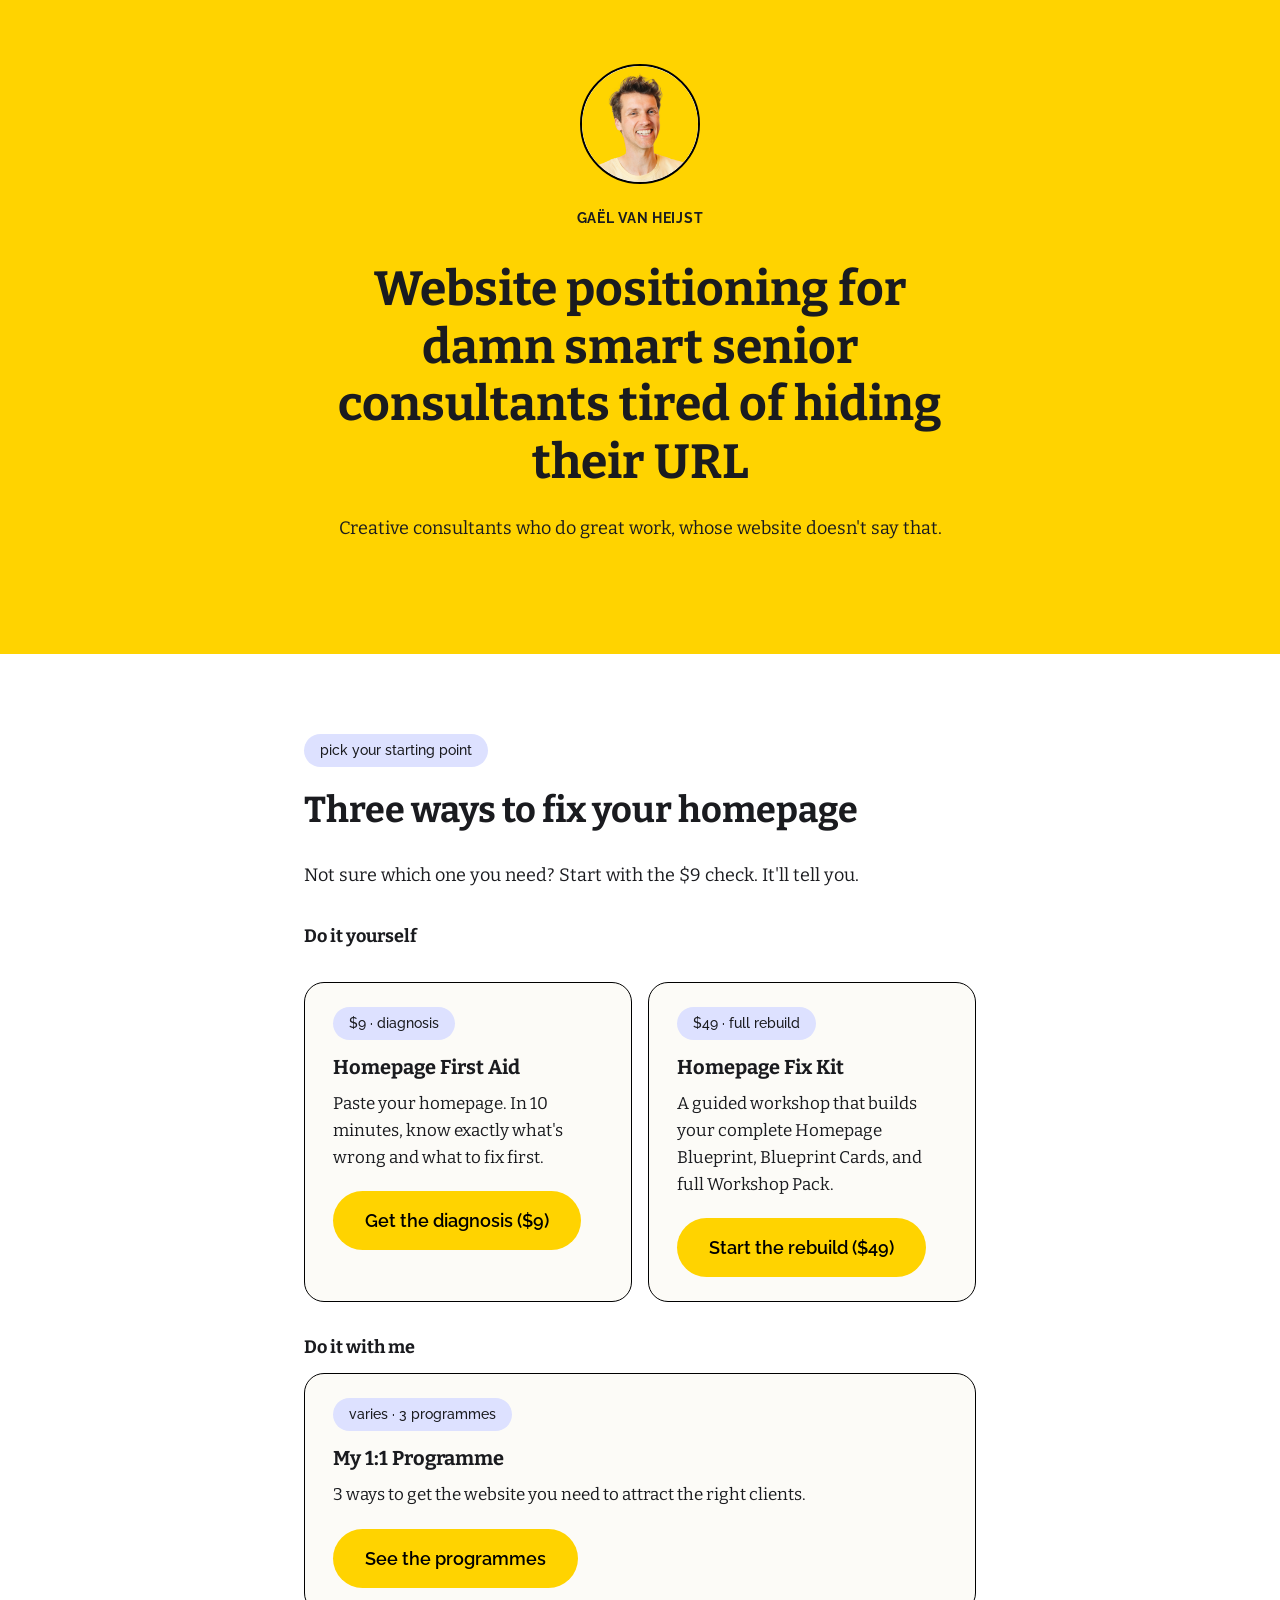
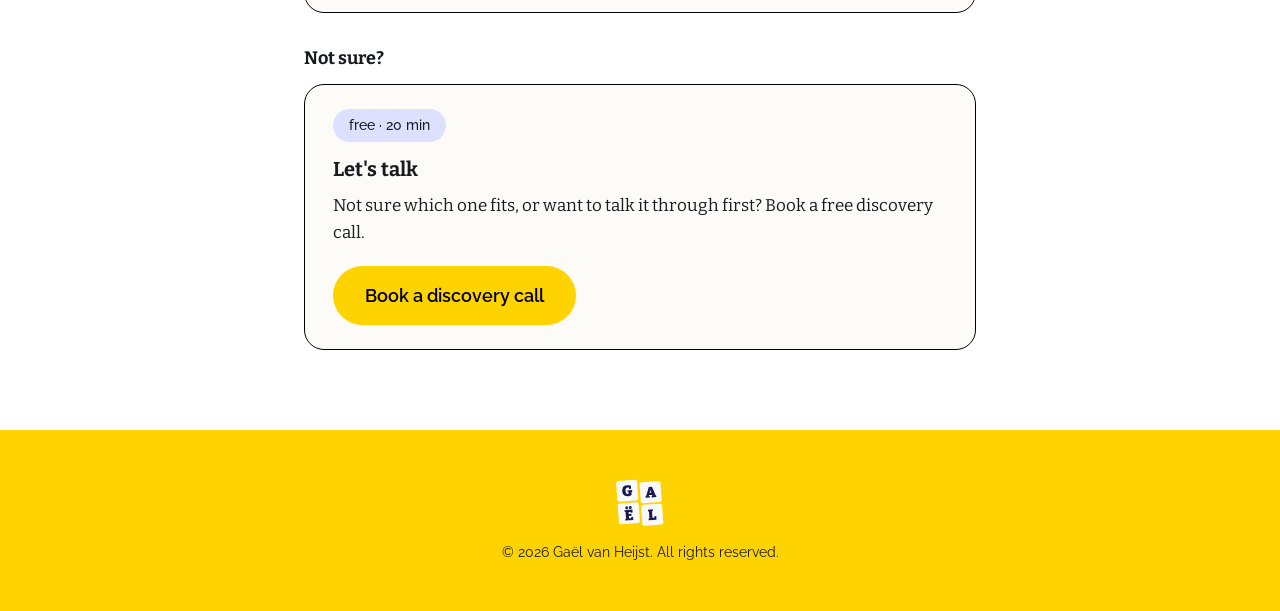
==== commit 254ff8b0: "Hub page: spell out "senior", tighten subheadline, group tiles under headers Adds "Do it yourself" /" ====
--- a/index.html
+++ b/index.html
@@ -23,10 +23,10 @@
     <div class="container">
       <img src="images/founder.png" alt="Gaël van Heijst" class="founder-photo" />
       <div class="brand">Gaël van Heijst</div>
-      <h1>Website positioning for damn smart sr. consultants tired of hiding their URL</h1>
+      <h1>Website positioning for damn smart senior consultants tired of hiding their URL</h1>
       <p class="subheadline">
-        Brand designers, coaches, and small agencies who do great work,
-        whose website doesn't say that.
+        Creative consultants who do great work, whose website doesn't say
+        that.
       </p>
     </div>
   </section>
@@ -41,6 +41,7 @@
         you.
       </p>
 
+      <h3 class="tile-group-label">Do it yourself</h3>
       <div class="two-ways-grid">
         <a href="first-aid.html" class="shift-col" style="display:block; text-decoration:none; color:inherit;">
           <div class="section-label">$9 · diagnosis</div>
@@ -62,7 +63,8 @@
         </a>
       </div>
 
-      <a href="https://docs.google.com/document/d/10D0Tgp4dkzkoYN-Hy3ZQlvIHrV3dF6zoxlGqZt_1CGc/edit?usp=sharing" class="shift-col" target="_blank" rel="noopener" style="display:block; text-decoration:none; color:inherit; margin-top:16px;">
+      <h3 class="tile-group-label">Do it with me</h3>
+      <a href="https://docs.google.com/document/d/10D0Tgp4dkzkoYN-Hy3ZQlvIHrV3dF6zoxlGqZt_1CGc/edit?usp=sharing" class="shift-col" target="_blank" rel="noopener" style="display:block; text-decoration:none; color:inherit;">
         <div class="section-label">varies · 3 programmes</div>
         <div class="card-title">My 1:1 Programme</div>
         <p style="margin:0 0 20px 0; font-size: 1.0625rem; line-height: 1.6;">
@@ -71,7 +73,8 @@
         <span class="cta-button">See the programmes</span>
       </a>
 
-      <a href="#" class="shift-col" data-discovery-button target="_blank" rel="noopener" style="display:block; text-decoration:none; color:inherit; margin-top:16px;">
+      <h3 class="tile-group-label">Not sure?</h3>
+      <a href="#" class="shift-col" data-discovery-button target="_blank" rel="noopener" style="display:block; text-decoration:none; color:inherit;">
         <div class="section-label">free · 20 min</div>
         <div class="card-title">Let's talk</div>
         <p style="margin:0 0 20px 0; font-size: 1.0625rem; line-height: 1.6;">
--- a/css/styles.css
+++ b/css/styles.css
@@ -427,6 +427,13 @@
   margin-bottom: 12px;
 }
 
+.tile-group-label {
+  font-family: var(--font-heading);
+  font-weight: 700;
+  font-size: 1.125rem;
+  margin: 32px 0 12px 0;
+}
+
 /* ---- Blueprint Card sample ---- */
 .card-title {
   font-family: var(--font-heading);
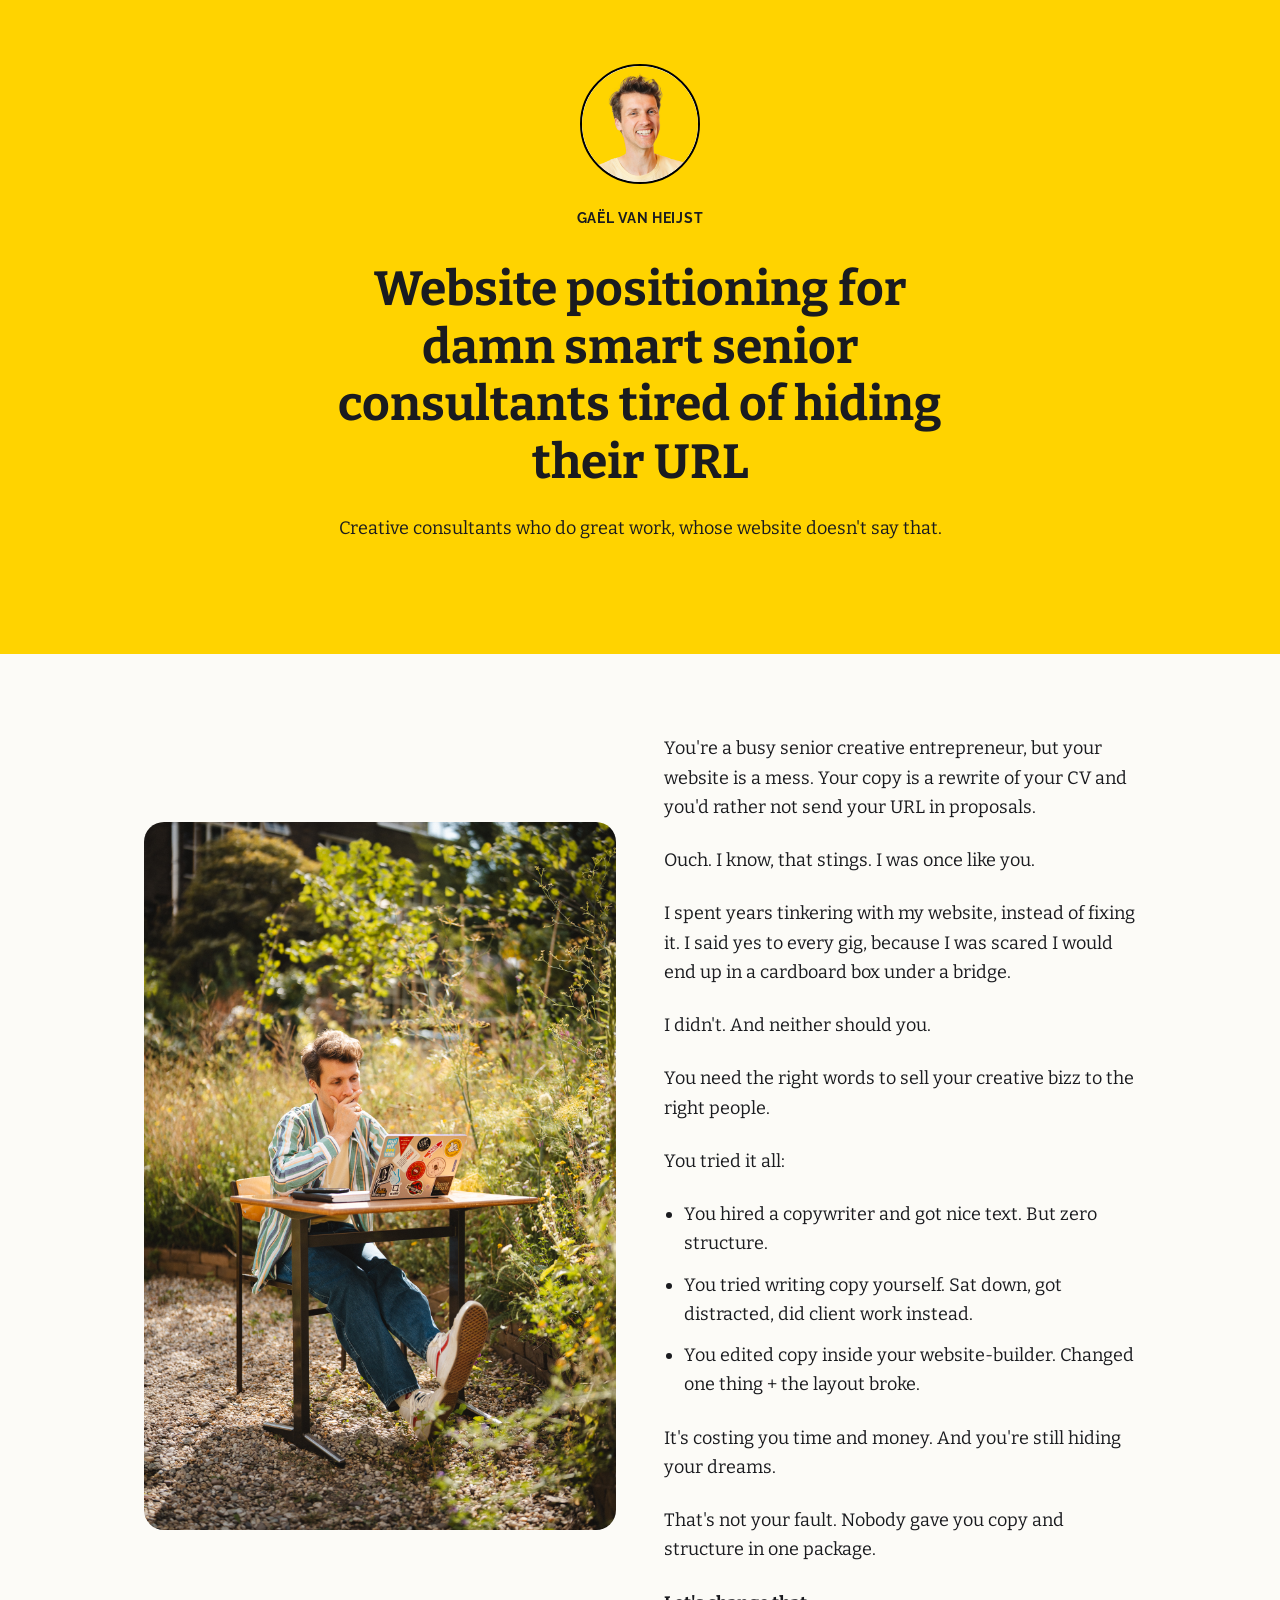
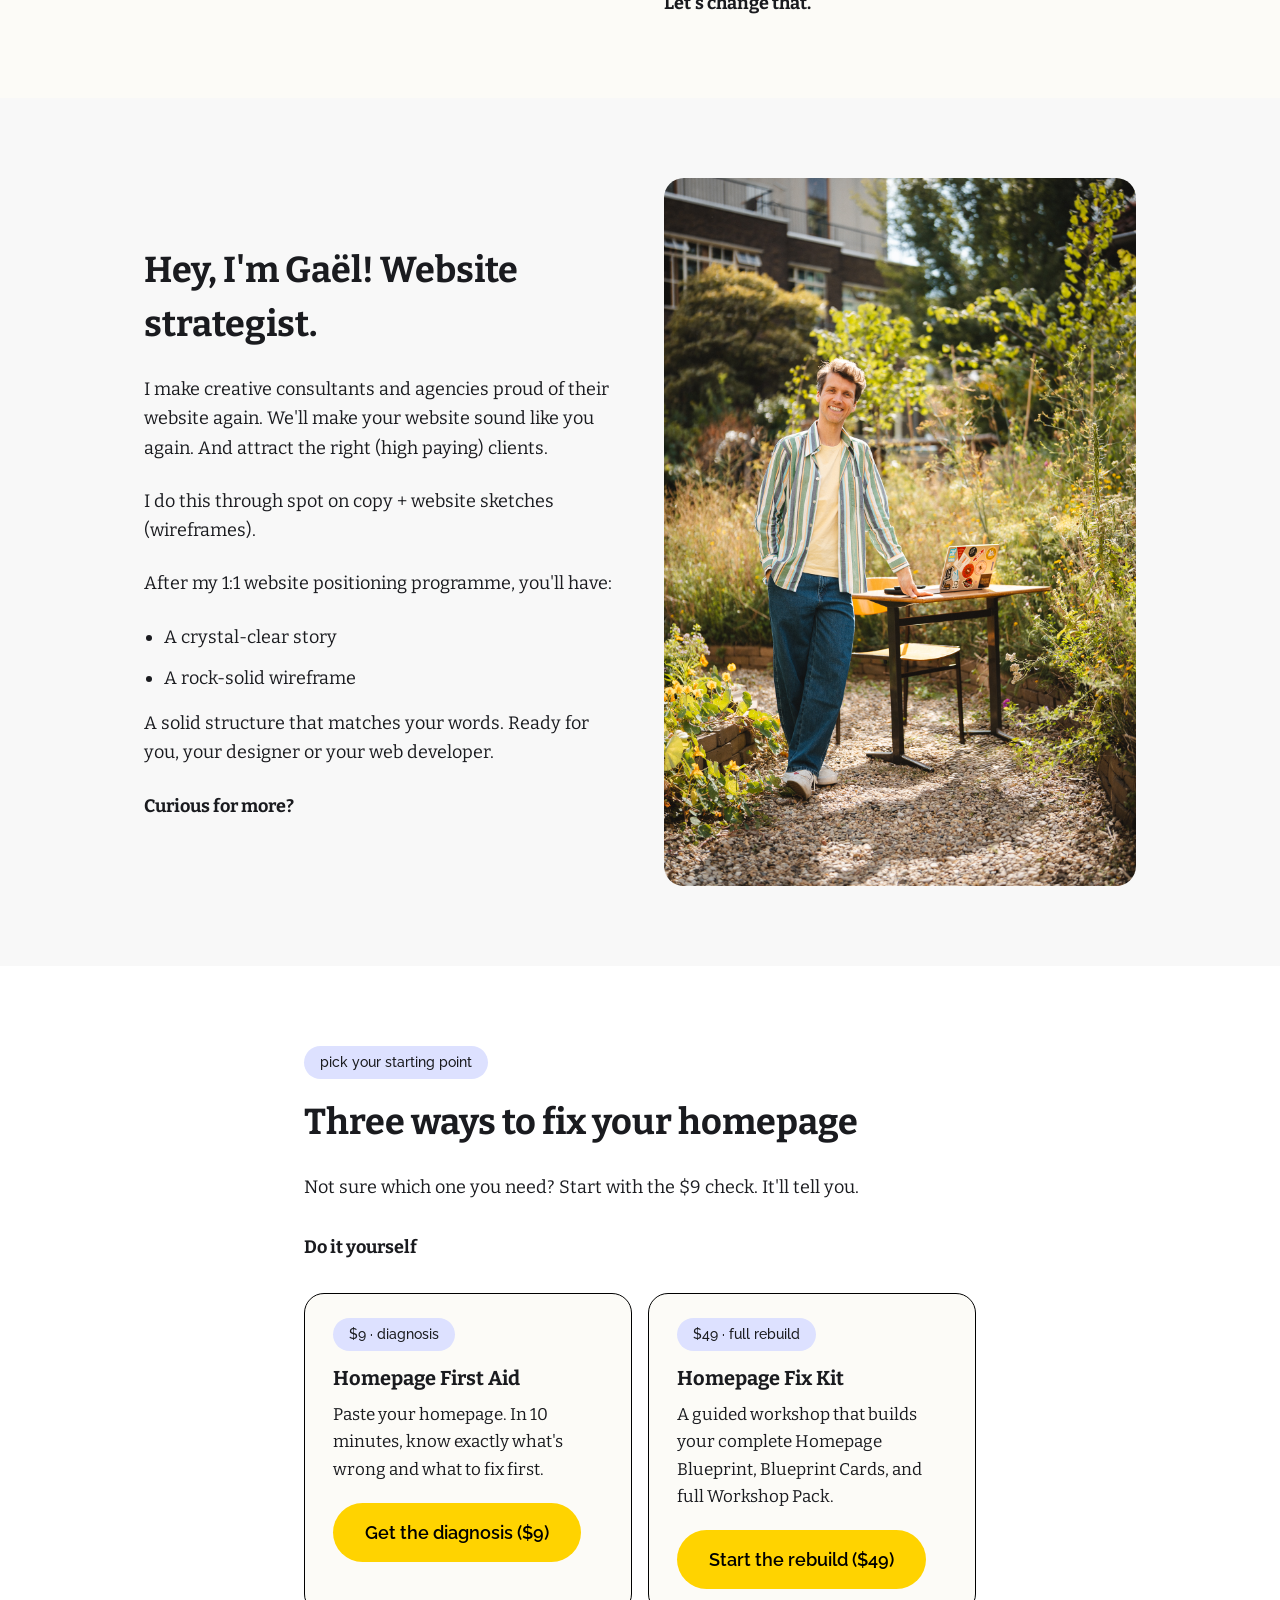
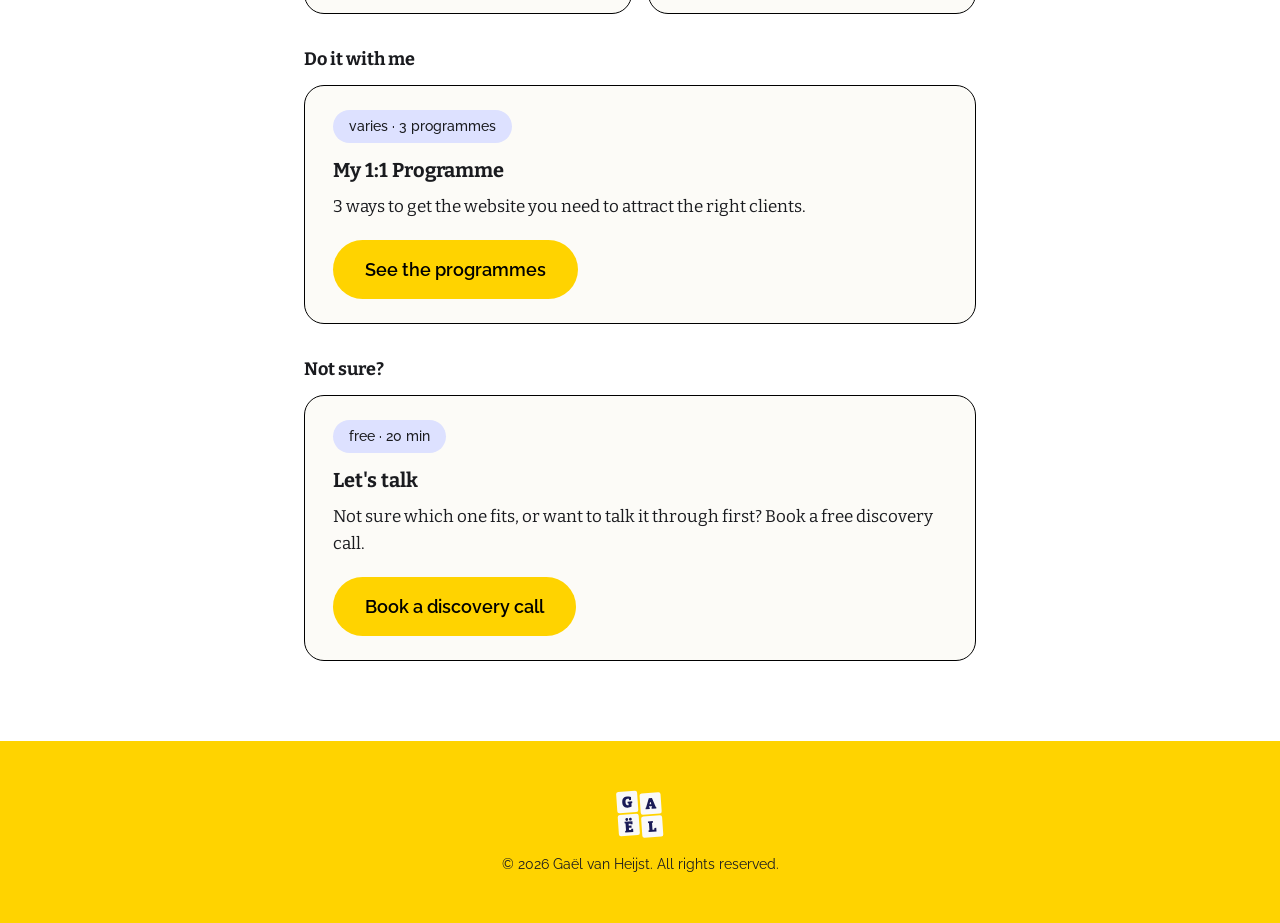
==== commit 3324cbac: "Add story sections with 2-column photo + text layout Two new hub sections (pain points, founder bio)" ====
--- a/index.html
+++ b/index.html
@@ -31,7 +31,93 @@
     </div>
   </section>
 
-  <!-- SECTION 2: TWO PRODUCTS -->
+  <!-- SECTION 2: PAIN POINTS -->
+  <section class="bg-cream">
+    <div class="story-container">
+      <div class="story-grid">
+        <img
+          src="images/gael-story-3.jpg"
+          alt="Gaël working at a desk, thinking"
+          class="story-photo"
+        />
+        <div>
+          <p class="body-text">
+            You're a busy senior creative entrepreneur, but your website is a
+            mess. Your copy is a rewrite of your CV and you'd rather not send
+            your URL in proposals.
+          </p>
+          <p class="body-text">
+            Ouch. I know, that stings. I was once like you.
+          </p>
+          <p class="body-text">
+            I spent years tinkering with my website, instead of fixing it. I
+            said yes to every gig, because I was scared I would end up in a
+            cardboard box under a bridge.
+          </p>
+          <p class="body-text">
+            I didn't. And neither should you.
+          </p>
+          <p class="body-text">
+            You need the right words to sell your creative bizz to the right
+            people.
+          </p>
+          <p class="body-text">You tried it all:</p>
+          <ul class="pain-list">
+            <li>You hired a copywriter and got nice text. But zero structure.</li>
+            <li>You tried writing copy yourself. Sat down, got distracted, did client work instead.</li>
+            <li>You edited copy inside your website-builder. Changed one thing + the layout broke.</li>
+          </ul>
+          <p class="body-text">
+            It's costing you time and money. And you're still hiding your
+            dreams.
+          </p>
+          <p class="body-text">
+            That's not your fault. Nobody gave you copy and structure in one
+            package.
+          </p>
+          <p class="body-text"><strong>Let's change that.</strong></p>
+        </div>
+      </div>
+    </div>
+  </section>
+
+  <!-- SECTION 3: FOUNDER BIO -->
+  <section class="bg-gray">
+    <div class="story-container">
+      <div class="story-grid story-grid--reverse">
+        <img
+          src="images/gael-story-2.jpg"
+          alt="Gaël van Heijst, smiling"
+          class="story-photo"
+        />
+        <div>
+          <h2>Hey, I'm Gaël! Website strategist.</h2>
+          <p class="body-text">
+            I make creative consultants and agencies proud of their website
+            again. We'll make your website sound like you again. And attract
+            the right (high paying) clients.
+          </p>
+          <p class="body-text">
+            I do this through spot on copy + website sketches (wireframes).
+          </p>
+          <p class="body-text">
+            After my 1:1 website positioning programme, you'll have:
+          </p>
+          <ul class="founder-list">
+            <li>A crystal-clear story</li>
+            <li>A rock-solid wireframe</li>
+          </ul>
+          <p class="body-text">
+            A solid structure that matches your words. Ready for you, your
+            designer or your web developer.
+          </p>
+          <p class="body-text"><strong>Curious for more?</strong></p>
+        </div>
+      </div>
+    </div>
+  </section>
+
+  <!-- SECTION 4: THREE PRODUCTS -->
   <section>
     <div class="container">
       <div class="section-label">pick your starting point</div>
--- a/css/styles.css
+++ b/css/styles.css
@@ -427,6 +427,38 @@
   margin-bottom: 12px;
 }
 
+/* ---- Two-column photo + text (story sections) ---- */
+.story-container {
+  max-width: 1040px;
+  margin: 0 auto;
+  padding: 0 24px;
+}
+
+.story-grid {
+  display: grid;
+  grid-template-columns: 1fr;
+  gap: 32px;
+  align-items: center;
+}
+
+@media (min-width: 768px) {
+  .story-grid {
+    grid-template-columns: 1fr 1fr;
+    gap: 48px;
+  }
+
+  /* Photo on the right, text on the left */
+  .story-grid--reverse .story-photo {
+    order: 2;
+  }
+}
+
+.story-photo {
+  width: 100%;
+  border-radius: 20px;
+  display: block;
+}
+
 .tile-group-label {
   font-family: var(--font-heading);
   font-weight: 700;
